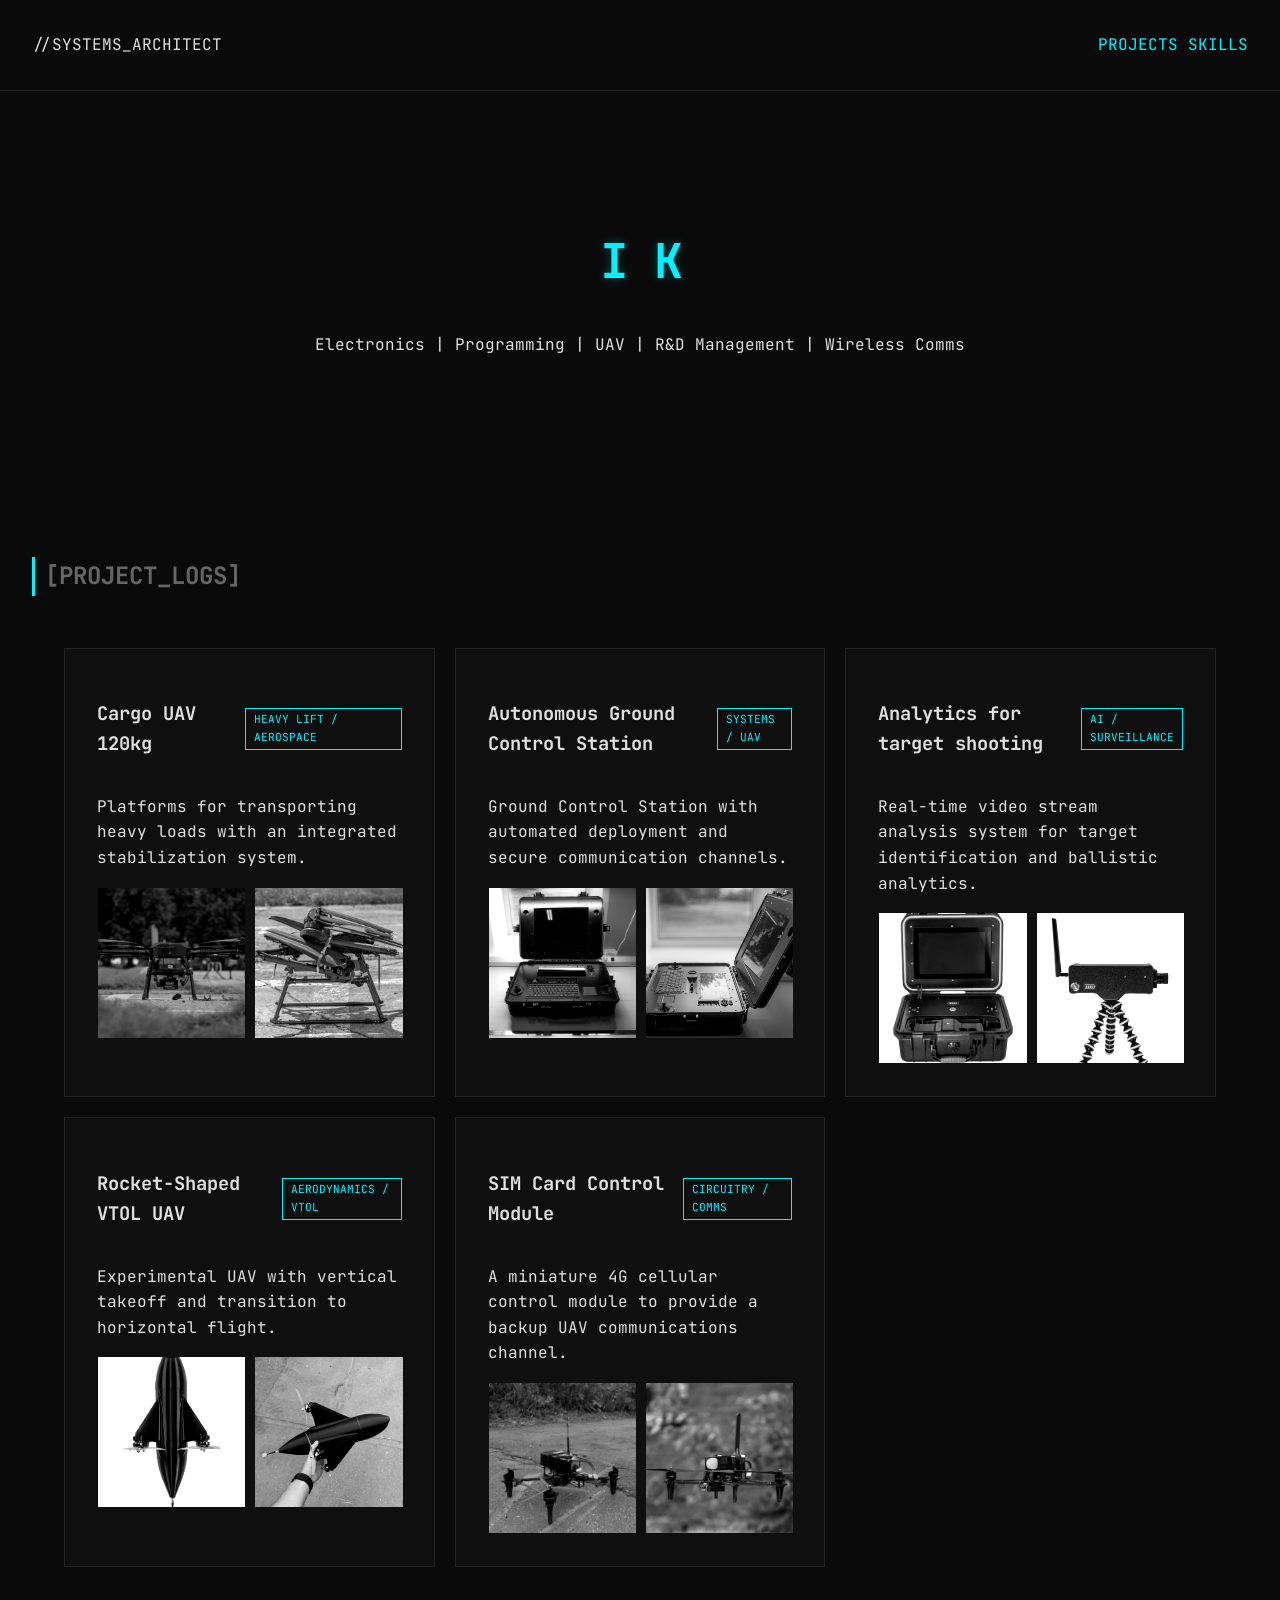
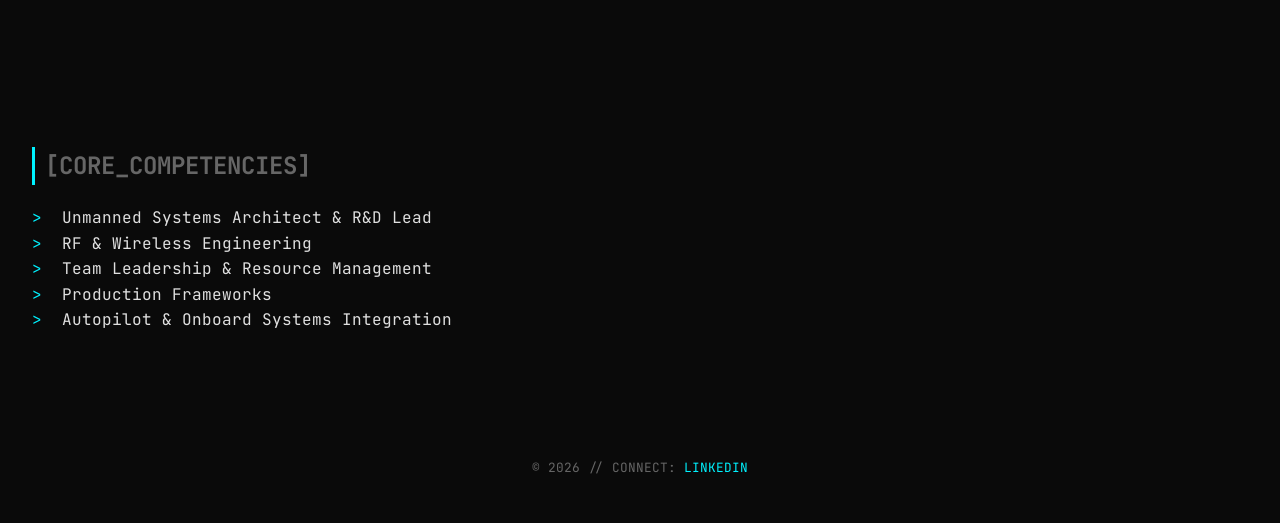
==== index.html @ ba676da0 "Update index.html" ====
<!DOCTYPE html>
<html lang="en">
<head>
    <meta charset="UTF-8">
    <meta name="viewport" content="width=device-width, initial-scale=1.0">
    <title>Systems Architect | Portfolio</title>
    <link rel="stylesheet" href="style.css">
    <link href="https://fonts.googleapis.com/css2?family=JetBrains+Mono:wght@300;500&display=swap" rel="stylesheet">
</head>
<body>
    <div class="scanline"></div>
    
    <nav>
        <div class="logo">//SYSTEMS_ARCHITECT</div>
        <div class="links">
            <a href="#projects">PROJECTS</a>
            <a href="#skills">SKILLS</a>
        </div>
    </nav>

    <header>
        <h1>I K </h1>
        <p class="subtitle">Electronics | Programming | UAV | R&D Management | Wireless Comms</p>
    </header>

    <section id="projects">
    <h2>[PROJECT_LOGS]</h2>
    <div class="grid">
        <div class="card">
            <div class="case-header">
                <h3>Cargo UAV 120kg</h3>
                <span class="tag">Heavy Lift / Aerospace</span>
            </div>
            <p>Platforms for transporting heavy loads with an integrated stabilization system.</p>
            <div class="image-pair">
                <img src="/images/cargo_uav_1.jpg" alt="Cargo UAV Build" class="project-img">
                <img src="/images/cargo_uav_2.jpg" alt="Cargo UAV Flight" class="project-img">
            </div>
        </div>

        <div class="card">
            <div class="case-header">
                <h3>Autonomous Ground Control Station</h3>
                <span class="tag">Systems / UAV</span>
            </div>
            <p>Ground Control Station with automated deployment and secure communication channels.</p>
            <div class="image-pair">
                <img src="/images/gcs_1.jpg" alt="GCS Interior" class="project-img">
                <img src="/images/gcs_2.jpg" alt="GCS Field Test" class="project-img">
            </div>
        </div>

        <div class="card">
            <div class="case-header">
                <h3>Analytics for target shooting</h3>
                <span class="tag">AI / Surveillance</span>
            </div>
            <p>Real-time video stream analysis system for target identification and ballistic analytics.</p>
            <div class="image-pair">
                <img src="/images/analytics_1.jpg" alt="Target Detection" class="project-img">
                <img src="/images/analytics_2.jpg" alt="UI Dashboard" class="project-img">
            </div>
        </div>

      <div class="card">
            <div class="case-header">
                <h3>Rocket-Shaped VTOL UAV</h3>
                <span class="tag"> Aerodynamics / VTOL </span>
            </div>
            <p>Experimental UAV with vertical takeoff and transition to horizontal flight.</p>
            <div class="image-pair">
                <img src="/images/rocket_1.jpg" alt="Target Detection" class="project-img">
                <img src="/images/rocket_2.jpg" alt="UI Dashboard" class="project-img">
            </div>
        </div>

        <div class="card">
            <div class="case-header">
                <h3>SIM Card Control Module</h3>
                <span class="tag">Circuitry / Comms</span>
            </div>
            <p>A miniature 4G cellular control module to provide a backup UAV communications channel.</p>
            <div class="image-pair">
                <img src="/images/sim_mod_1.jpg" alt="PCB Design" class="project-img">
                <img src="/images/sim_mod_2.jpg" alt="Module Prototype" class="project-img">
            </div>
        </div>
    </div>
</section>

    <section id="skills">
        <h2>[CORE_COMPETENCIES]</h2>
        <div class="skills-container">
            <ul>
                <li><span>></span> Unmanned Systems Architect & R&D Lead</li>
                <li><span>></span> RF & Wireless Engineering</li>
                <li><span>></span> Team Leadership & Resource Management</li>
                <li><span>></span> Production Frameworks</li>
                <li><span>></span> Autopilot & Onboard Systems Integration</li>
            </ul>
        </div>
    </section>

    <footer>
        <p>&copy; 2026 // CONNECT: <a href="https://www.linkedin.com/in/илья-к-5b47b038b/" target="_blank">LINKEDIN</a>
    </footer>
    <script>
    const textElement = document.querySelector('h1');
    const finalString = textElement.innerText;
    const characters = "ABCDEFGHIJKLMNOPQRSTUVWXYZ0123456789@#$%&*";
    let iterations = 0;

    const interval = setInterval(() => {
        textElement.innerText = finalString
            .split("")
            .map((letter, index) => {
                if(index < iterations) {
                    return finalString[index];
                }
                return characters[Math.floor(Math.random() * 26)];
            })
            .join("");

        if(iterations >= finalString.length) {
            clearInterval(interval);
        }

        iterations += 1 / 3; // Speed of "decryption"
    }, 30);
</script>
</body>
</html>
---- style.css ----
:root {
    --bg: #0a0a0a;
    --accent: #00f2ff;
    --text: #e0e0e0;
    --dim: #666;
}

body {
    background-color: var(--bg);
    color: var(--text);
    font-family: 'JetBrains Mono', monospace;
    margin: 0;
    line-height: 1.6;
    overflow-x: hidden;
}

/* Futuristic Scanline Effect */
.scanline {
    width: 100%;
    height: 100px;
    z-index: 9999;
    background: linear-gradient(0deg, rgba(0, 242, 255, 0.05) 0%, rgba(255, 255, 255, 0) 100%);
    opacity: 0.1;
    position: fixed;
    bottom: 100%;
    animation: scan 4s linear infinite;
    pointer-events: none;
}

@keyframes scan {
    0% { bottom: 100%; }
    100% { bottom: -100px; }
}

nav {
    display: flex;
    justify-content: space-between;
    padding: 2rem;
    border-bottom: 1px solid #222;
}

header {
    padding: 100px 2rem;
    text-align: center;
}

h1 {
    font-size: 3rem;
    letter-spacing: -2px;
    color: var(--accent);
    text-shadow: 0 0 10px rgba(0, 242, 255, 0.3);
}

.grid {
    display: grid;
    grid-template-columns: repeat(auto-fit, minmax(300px, 1fr));
    gap: 20px;
    padding: 2rem;
}

.card {
    border: 1px solid #222;
    padding: 2rem;
    transition: all 0.3s ease;
    background: rgba(255,255,255,0.02);
}

.card:hover {
    border-color: var(--accent);
    transform: translateY(-5px);
    box-shadow: 0 0 15px rgba(0, 242, 255, 0.1);
}

.tag {
    font-size: 0.7rem;
    color: var(--accent);
    border: 1px solid var(--accent);
    padding: 2px 8px;
    text-transform: uppercase;
}

section { padding: 4rem 2rem; }
h2 { color: var(--dim); border-left: 3px solid var(--accent); padding-left: 10px; }
ul { list-style: none; padding: 0; }
li span { color: var(--accent); margin-right: 10px; }
footer { text-align: center; padding: 2rem; font-size: 0.8rem; color: var(--dim); }
a { color: var(--accent); text-decoration: none; }

/* Контейнер для пары изображений */
.image-pair {
    display: grid;
    grid-template-columns: 1fr 1fr;
    gap: 10px;
    margin-top: 15px;
}

.project-img {
    width: 100%;
    height: 150px;
    object-fit: cover; /* Фото будут заполнять область без искажения */
    border: 1px solid #222;
    filter: grayscale(100%) contrast(1.2); /* Единый стиль: ч/б и контраст */
    transition: all 0.4s cubic-bezier(0.4, 0, 0.2, 1);
}

.card:hover .project-img {
    filter: grayscale(0%) contrast(1); /* При наведении на карточку фото оживают */
    border-color: var(--accent);
}

.case-header {
    display: flex;
    justify-content: space-between;
    align-items: center;
    margin-bottom: 10px;
}

/* Адаптивность для мобилок: если экран узкий, фото встают друг под друга */
@media (max-width: 600px) {
    .image-pair {
        grid-template-columns: 1fr;
    }
}
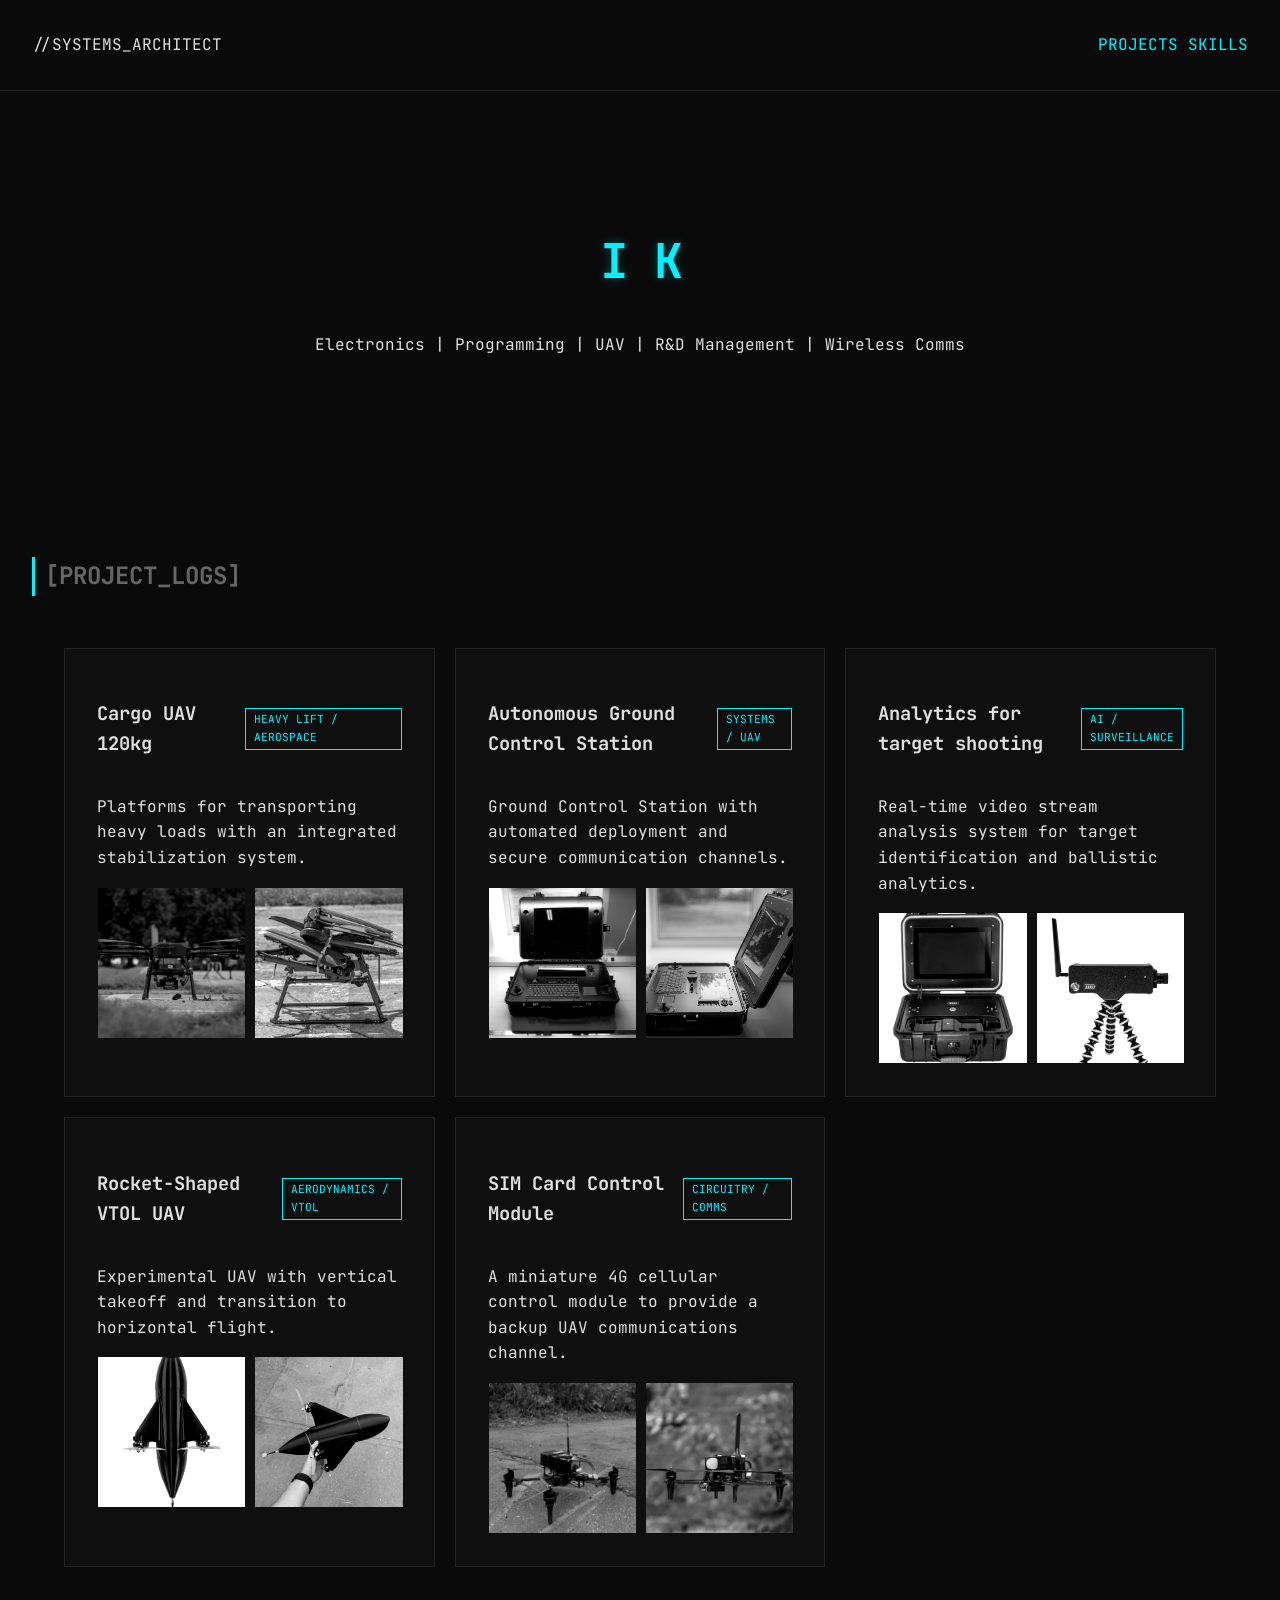
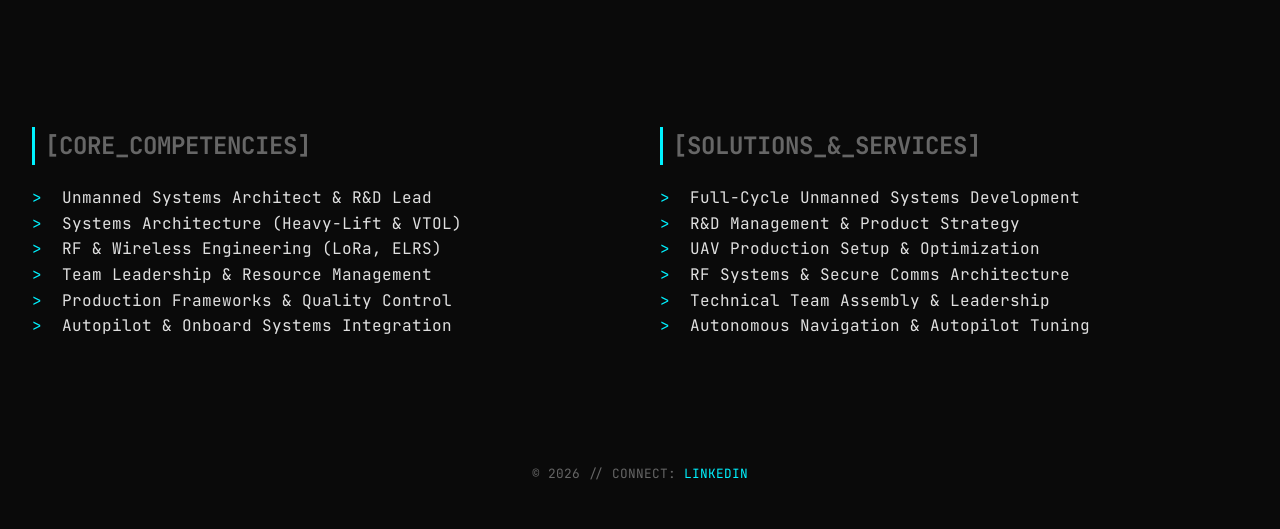
==== commit 2ff6247a: "test" ====
--- a/index.html
+++ b/index.html
@@ -89,17 +89,32 @@
 </section>
 
     <section id="skills">
-        <h2>[CORE_COMPETENCIES]</h2>
-        <div class="skills-container">
+    <div class="skills-services-grid">
+        <div class="skills-column">
+            <h2>[CORE_COMPETENCIES]</h2>
             <ul>
                 <li><span>></span> Unmanned Systems Architect & R&D Lead</li>
-                <li><span>></span> RF & Wireless Engineering</li>
+                <li><span>></span> Systems Architecture (Heavy-Lift & VTOL)</li>
+                <li><span>></span> RF & Wireless Engineering (LoRa, ELRS)</li>
                 <li><span>></span> Team Leadership & Resource Management</li>
-                <li><span>></span> Production Frameworks</li>
+                <li><span>></span> Production Frameworks & Quality Control</li>
                 <li><span>></span> Autopilot & Onboard Systems Integration</li>
             </ul>
         </div>
-    </section>
+
+        <div class="services-column">
+            <h2>[SOLUTIONS_&_SERVICES]</h2>
+            <ul>
+                <li><span>></span> Full-Cycle Unmanned Systems Development</li>
+                <li><span>></span> R&D Management & Product Strategy</li>
+                <li><span>></span> UAV Production Setup & Optimization</li>
+                <li><span>></span> RF Systems & Secure Comms Architecture</li>
+                <li><span>></span> Technical Team Assembly & Leadership</li>
+                <li><span>></span> Autonomous Navigation & Autopilot Tuning</li>
+            </ul>
+        </div>
+    </div>
+</section>
 
     <footer>
         <p>&copy; 2026 // CONNECT: <a href="https://www.linkedin.com/in/илья-к-5b47b038b/" target="_blank">LINKEDIN</a>
--- a/style.css
+++ b/style.css
@@ -120,4 +120,23 @@
     .image-pair {
         grid-template-columns: 1fr;
     }
+}
+/* Контейнер для размещения блоков в ряд */
+.skills-services-grid {
+    display: grid;
+    grid-template-columns: 1fr 1fr; /* Две равные колонки */
+    gap: 40px; /* Расстояние между колонками */
+    align-items: start;
+}
+
+/* Стили для заголовков внутри колонок */
+.skills-column h2, .services-column h2 {
+    margin-top: 0;
+}
+
+/* Адаптивность: на мобильных устройствах блоки снова встанут друг под друга */
+@media (max-width: 800px) {
+    .skills-services-grid {
+        grid-template-columns: 1fr;
+    }
 }
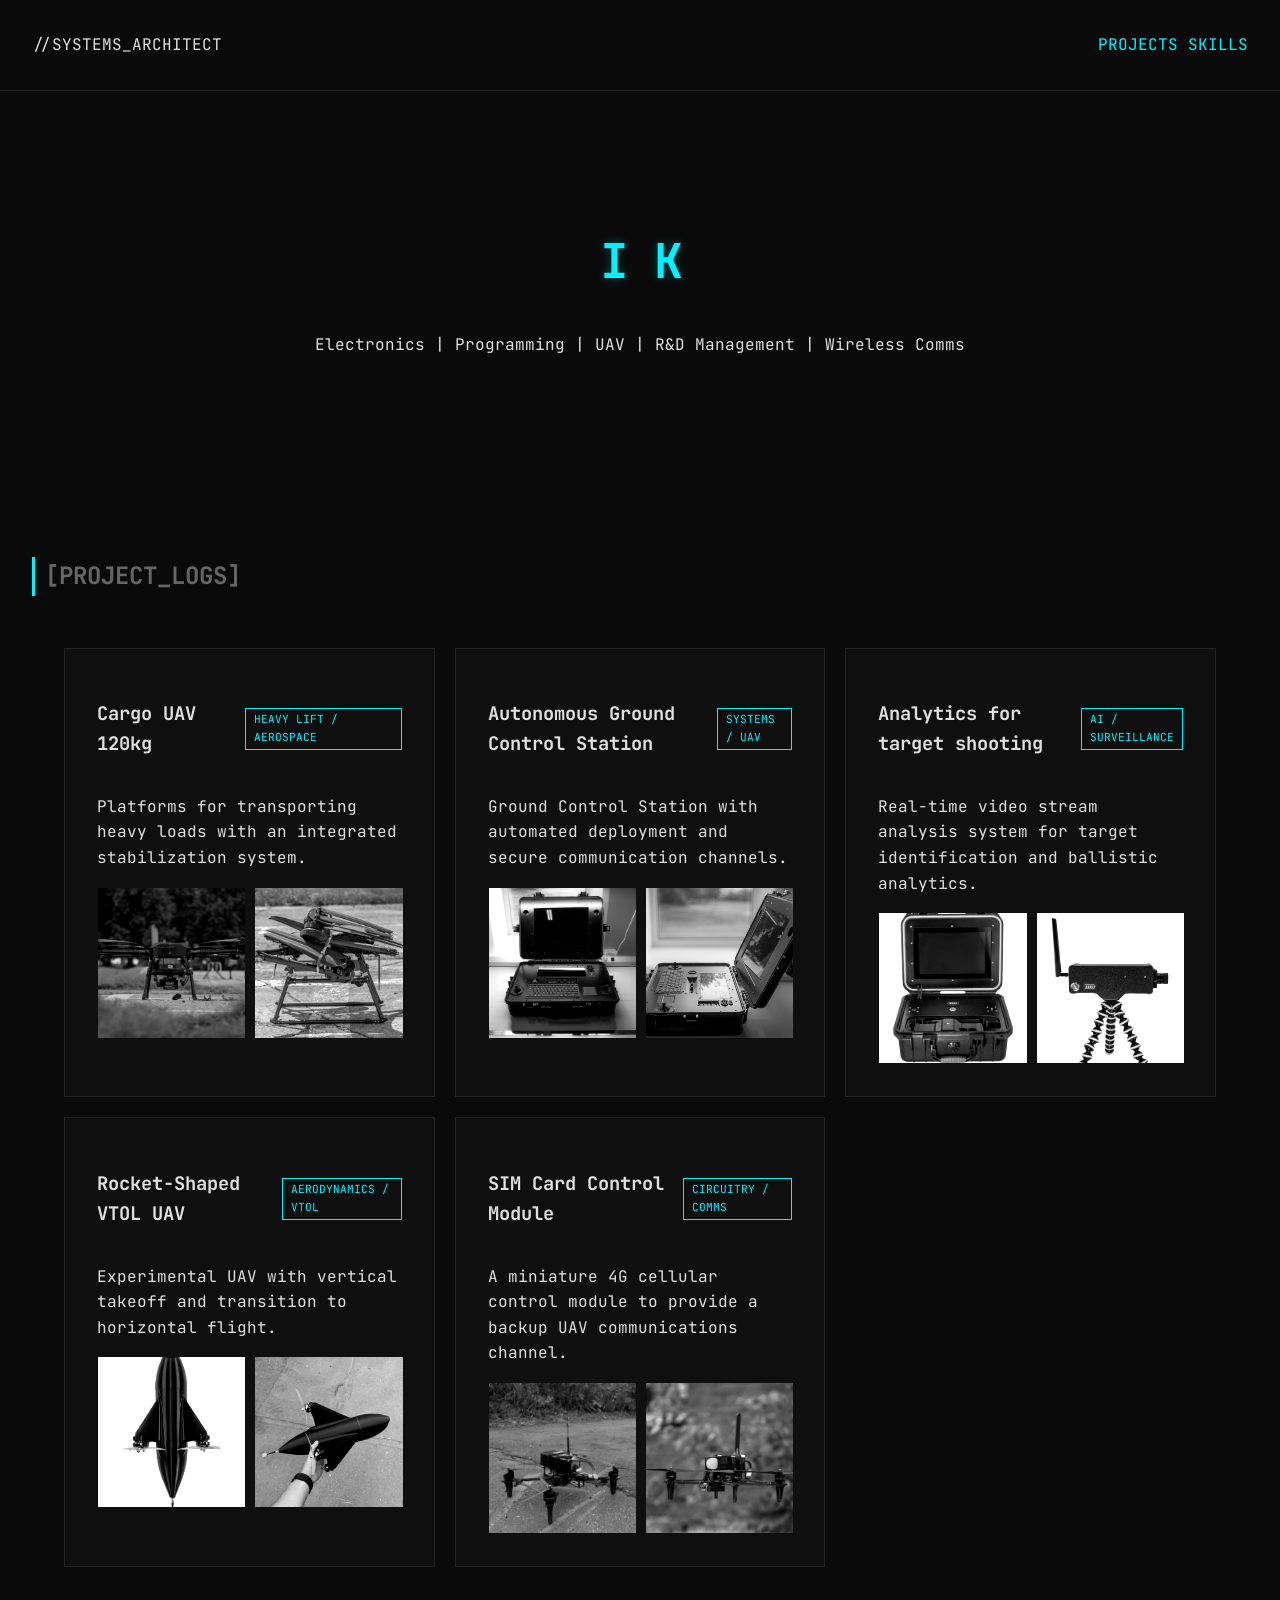
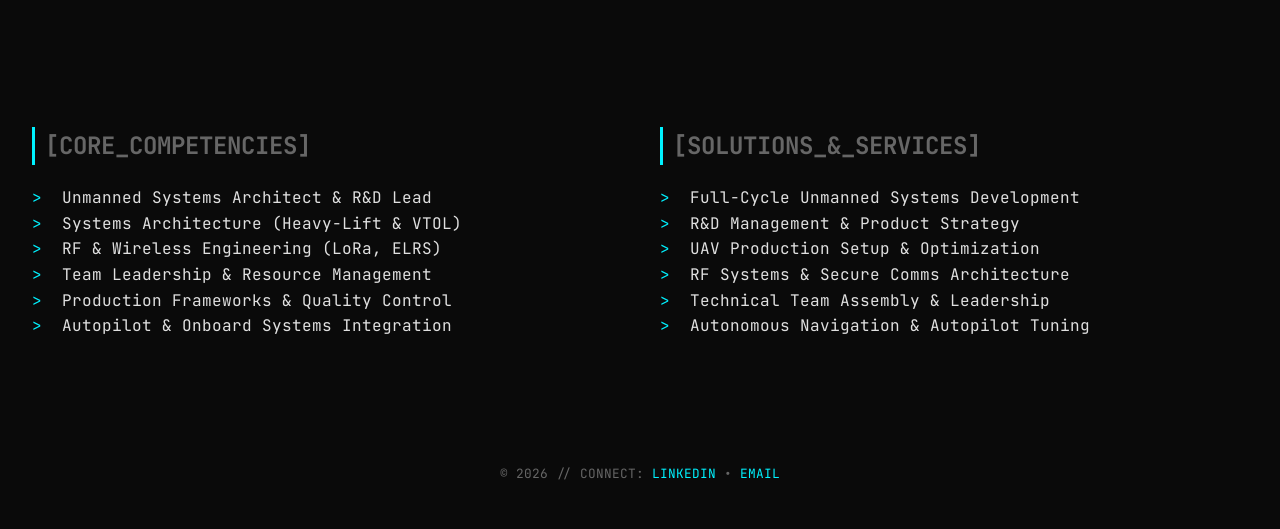
==== commit e446a846: "Update index.html" ====
--- a/index.html
+++ b/index.html
@@ -117,8 +117,12 @@
 </section>
 
     <footer>
-        <p>&copy; 2026 // CONNECT: <a href="https://www.linkedin.com/in/илья-к-5b47b038b/" target="_blank">LINKEDIN</a>
-    </footer>
+    <p>
+        &copy; 2026 // 
+        CONNECT: <a href="https://www.linkedin.com/in/илья-к-5b47b038b/" target="_blank">LINKEDIN</a> • 
+        <a href="mailto:your-email@example.com">EMAIL</a>
+    </p>
+</footer>
     <script>
     const textElement = document.querySelector('h1');
     const finalString = textElement.innerText;
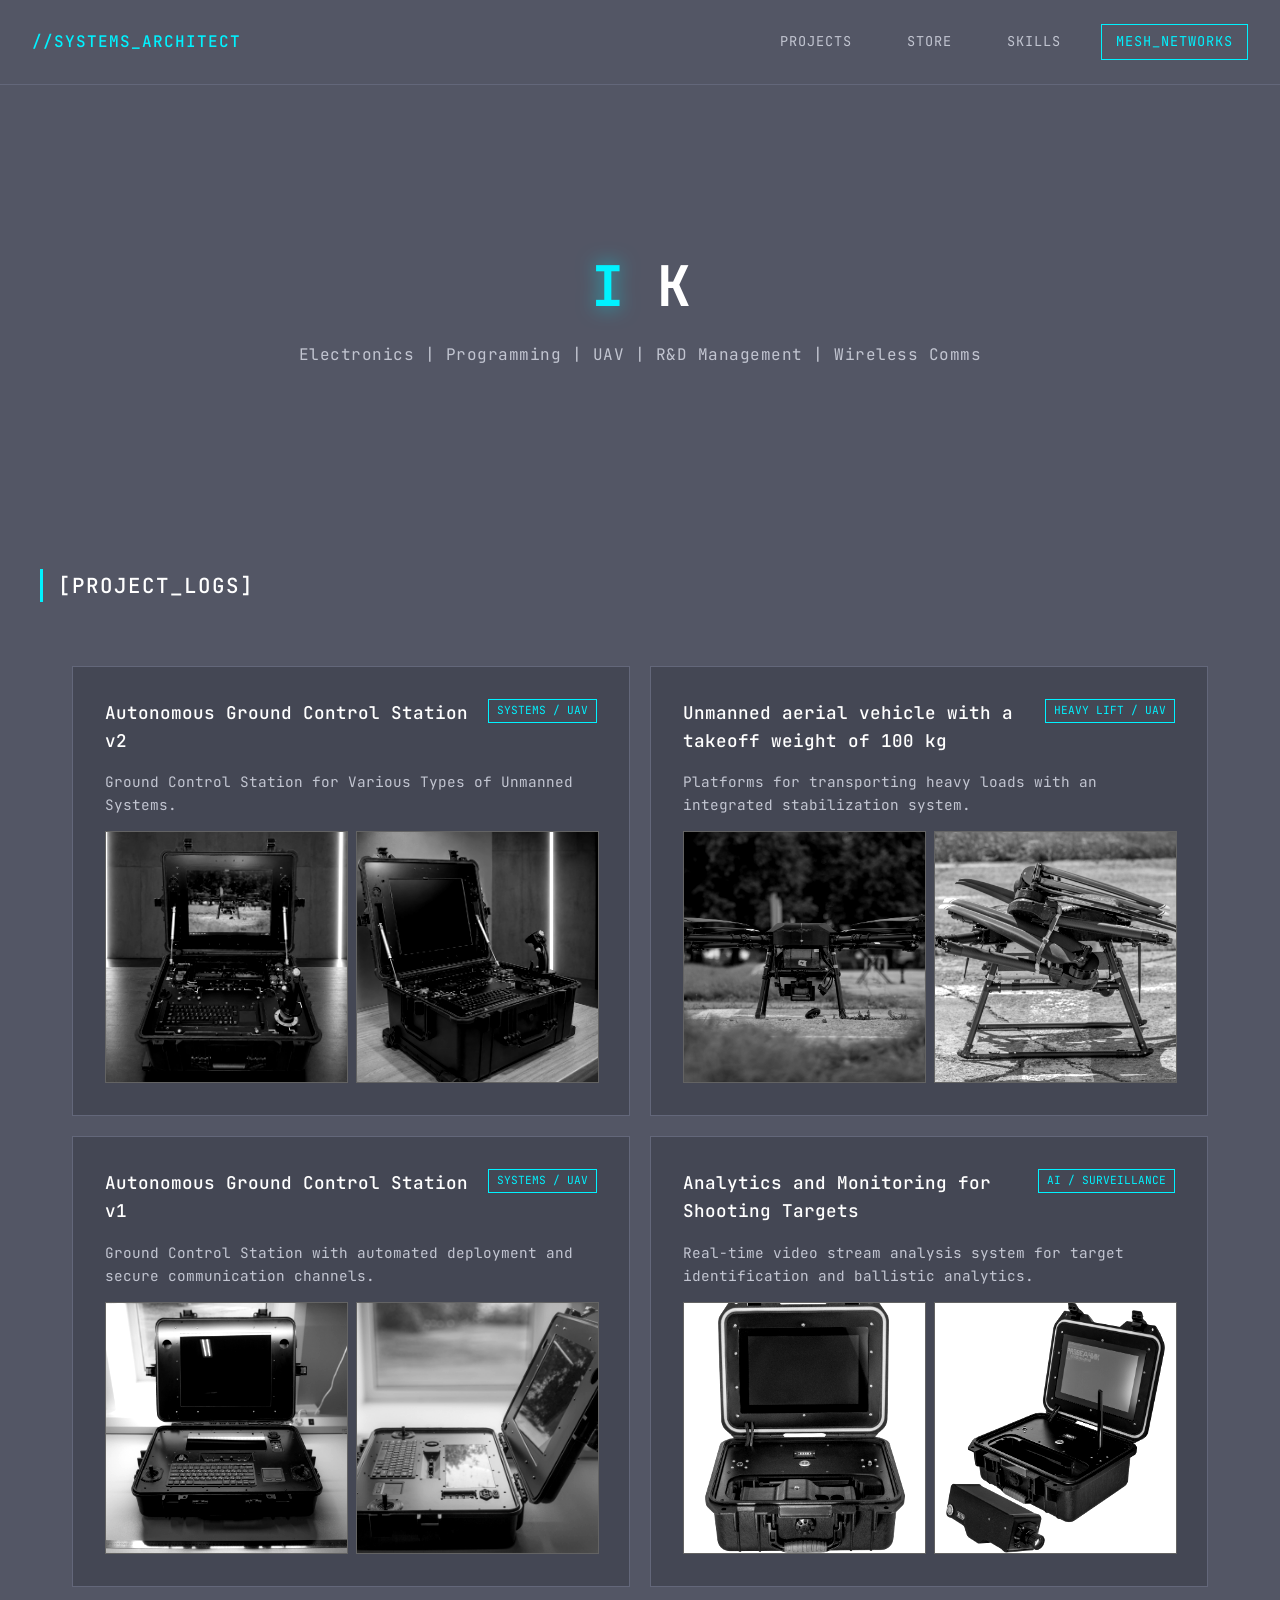
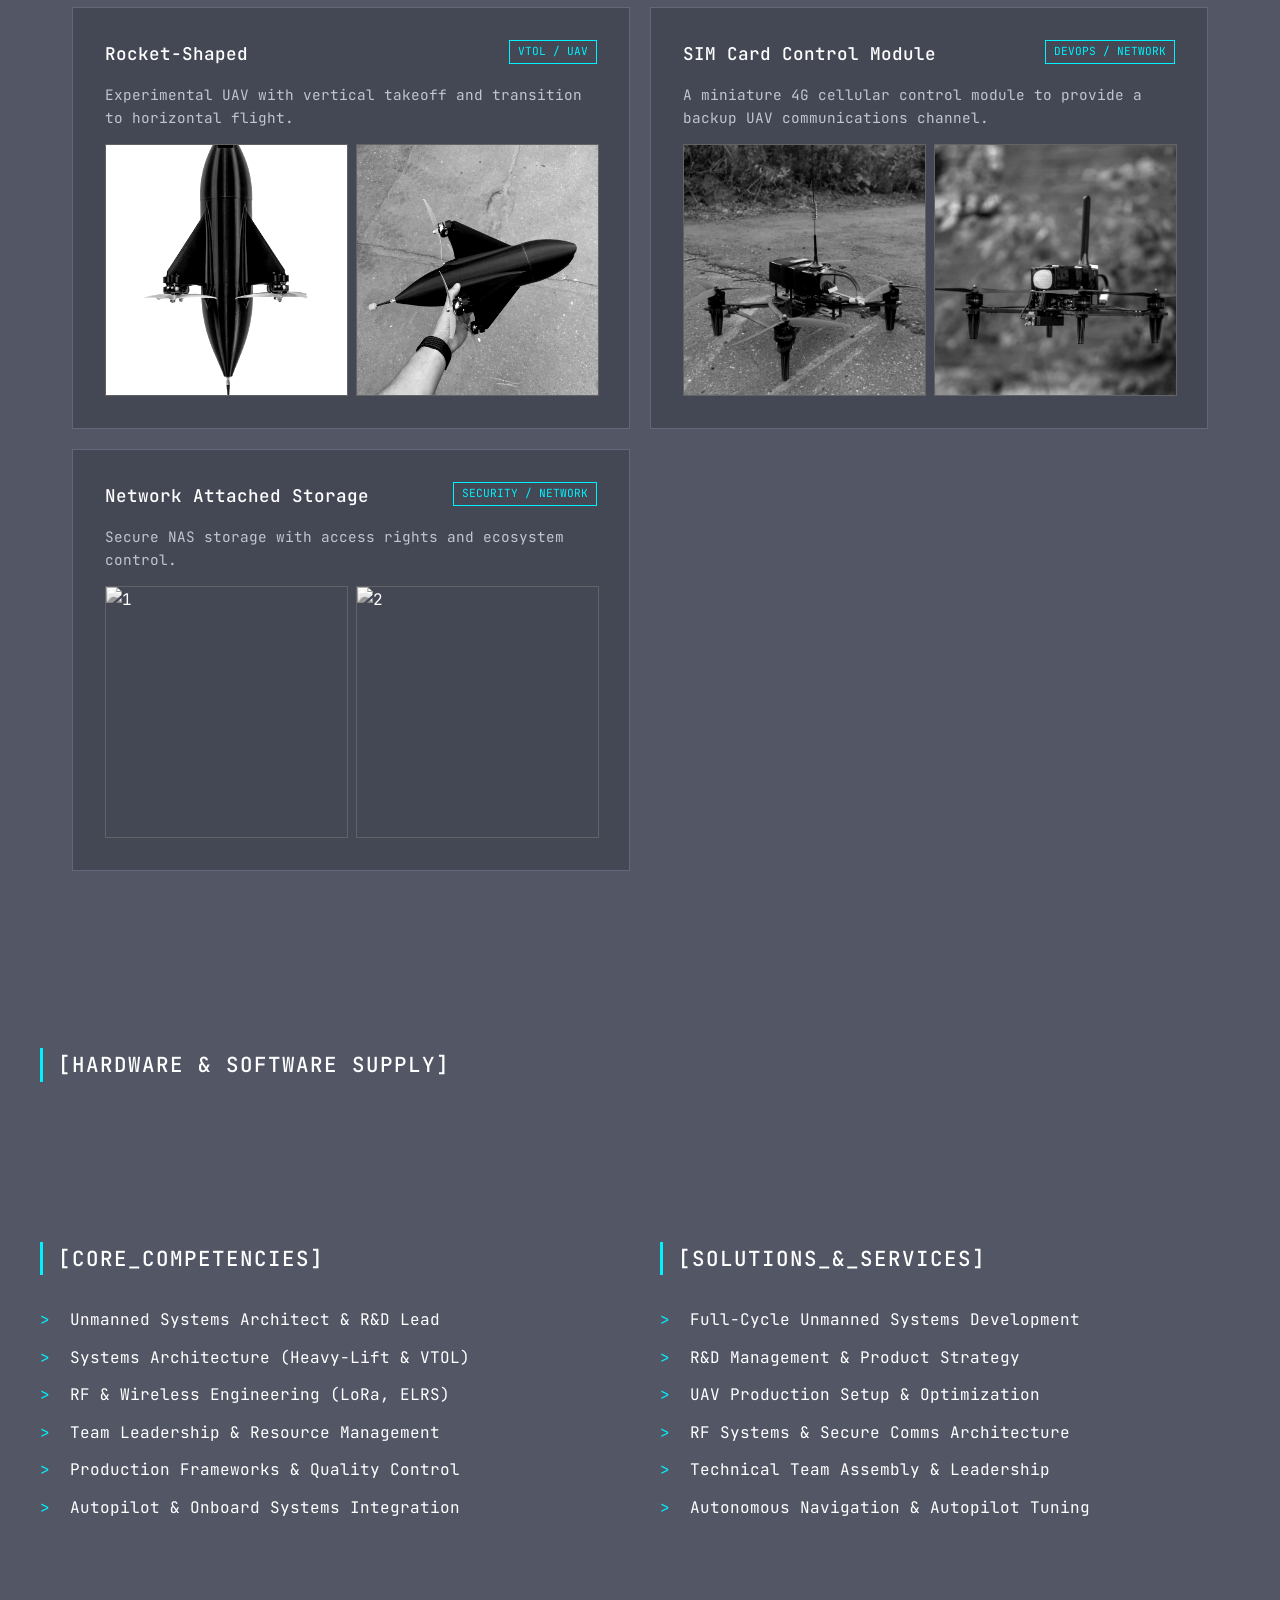
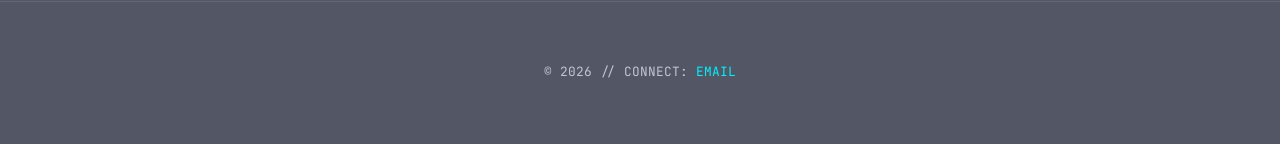
==== commit 08c93fee: "Initial commit" ====
--- a/index.html
+++ b/index.html
@@ -1,6 +1,14 @@
 <!DOCTYPE html>
-<html lang="en">
+<html lang="en" style="scroll-behavior: smooth;">
 <head>
+    <script async src="https://www.googletagmanager.com/gtag/js?id=G-SR9H1T2DDG"></script>
+    <script>
+      window.dataLayer = window.dataLayer || [];
+      function gtag(){dataLayer.push(arguments);}
+      gtag('js', new Date());
+
+      gtag('config', 'G-SR9H1T2DDG');
+    </script>
     <meta charset="UTF-8">
     <meta name="viewport" content="width=device-width, initial-scale=1.0">
     <title>Systems Architect | Portfolio</title>
@@ -9,143 +17,211 @@
 </head>
 <body>
     <div class="scanline"></div>
-    
     <nav>
         <div class="logo">//SYSTEMS_ARCHITECT</div>
         <div class="links">
             <a href="#projects">PROJECTS</a>
+            <a href="#store">STORE</a>
             <a href="#skills">SKILLS</a>
+            <a href="/mesh/" style="border-color: var(--accent); color: var(--accent);">MESH_NETWORKS</a>
         </div>
     </nav>
 
     <header>
-        <h1>I K </h1>
+        <h1 id="decrypt-title">I K</h1>
         <p class="subtitle">Electronics | Programming | UAV | R&D Management | Wireless Comms</p>
     </header>
 
     <section id="projects">
-    <h2>[PROJECT_LOGS]</h2>
-    <div class="grid">
-        <div class="card">
-            <div class="case-header">
-                <h3>Cargo UAV 120kg</h3>
-                <span class="tag">Heavy Lift / Aerospace</span>
+        <h2>[PROJECT_LOGS]</h2>
+        <div class="grid">
+
+            <a href="autonomous-gcs-v2/index.html" class="card-link">
+                <div class="card">
+                    <div class="case-header">
+                        <h3>Autonomous Ground Control Station v2</h3>
+                        <span class="tag">SYSTEMS / UAV </span>
+                    </div>
+                    <p>Ground Control Station for Various Types of Unmanned Systems.</p>
+                    <div class="image-pair">
+                        <img src="/images/gcs_v2_1.jpg" alt="1" class="project-img">
+                        <img src="/images/gcs_v2_2.jpg" alt="2" class="project-img"> 
+                    </div>
+                </div>
+            </a>
+
+                <a href="cargo-uav-100kg/index.html" class="card-link">
+                <div class="card">
+                    <div class="case-header">
+                        <h3>Unmanned aerial vehicle with a takeoff weight of 100 kg</h3>
+                        <span class="tag">Heavy Lift / UAV </span>
+                    </div>
+                    <p>Platforms for transporting heavy loads with an integrated stabilization system.</p>
+                    <div class="image-pair">
+                        <img src="/images/cargo_uav_1.jpg" alt="1" class="project-img">
+                        <img src="/images/cargo_uav_2.jpg" alt="2" class="project-img">
+                    </div>
+                </div>
+             </a>
+             
+                <a href="autonomous-gcs-v1/index.html" class="card-link" >
+                <div class="card">
+                    <div class="case-header">
+                        <h3>Autonomous Ground Control Station v1</h3>
+                        <span class="tag">Systems / UAV</span>
+                    </div>
+                    <p>Ground Control Station with automated deployment and secure communication channels.</p>
+                    <div class="image-pair">
+                        <img src="/images/gcs_1.jpg" alt="1" class="project-img">
+                        <img src="/images/gcs_2.jpg" alt="2" class="project-img">
+                    </div>
+                </div>
+             </a>
+
+                <a href="analytics-for-target-shooting/index.html" class="card-link">
+                <div class="card">
+                    <div class="case-header">
+                        <h3>Analytics and Monitoring for Shooting Targets</h3>
+                        <span class="tag">AI / Surveillance</span>
+                    </div>
+                    <p>Real-time video stream analysis system for target identification and ballistic analytics.</p>
+                    <div class="image-pair">
+                        <img src="/images/analytics_1.jpg" alt="1" class="project-img">
+                        <img src="/images/analytics_2.jpg" alt="2" class="project-img"> 
+                    </div>
+                </div>
+             </a>
+
+                <a href="rocket-shaped-vtol-uav/index.html" class="card-link">
+                <div class="card">
+                    <div class="case-header">
+                        <h3>Rocket-Shaped </h3>
+                        <span class="tag">VTOL /  UAV</span>
+                    </div>
+                    <p>Experimental UAV with vertical takeoff and transition to horizontal flight.</p>
+                    <div class="image-pair">
+                        <img src="/images/rocket_1.jpg" alt="1" class="project-img">
+                        <img src="/images/rocket_2.jpg" alt="2" class="project-img">
+                    </div>
+                </div>
+             </a>
+
+                <a href="sim-card-control-module/index.html" class="card-link">
+                <div class="card">
+                    <div class="case-header">
+                        <h3>SIM Card Control Module</h3>
+                        <span class="tag">DEVOPS  / NETWORK</span>
+                    </div>
+                    <p>A miniature 4G cellular control module to provide a backup UAV communications channel.</p>
+                    <div class="image-pair">
+                        <img src="/images/sim_mod_1.jpg" alt="1" class="project-img">
+                        <img src="/images/sim_mod_2.jpg" alt="2" class="project-img">
+                    </div>
+                </div>
+             </a>
+
+                <a href="network-attached-storage/index.html" class="card-link">
+                <div class="card">
+                    <div class="case-header">
+                        <h3>Network Attached Storage</h3>
+                        <span class="tag">SECURITY / NETWORK</span>
+                    </div>
+                    <p>Secure NAS storage with access rights and ecosystem control.</p>
+                    <div class="image-pair">
+                        <img src="/images/Nas2.jpg" alt="1" class="project-img">
+                        <img src="/images/Nas1.jpg" alt="2" class="project-img">
+                    </div>
+                </div>
+             </a>
+        </div>
+    </section>
+
+    <section id="store">
+        <h2>[HARDWARE & SOFTWARE SUPPLY]</h2>
+        <!--<div class="grid">
+            <div class="card product-card">
+                <div>
+                    <div class="case-header">
+                        <h3>LTE-based Telemetry & Video Transmission Module</h3>
+                        <span class="tag">Hardware</span>
+                    </div>
+                    <p>A ready-to-use 4G telemetry & video module for ArduPilot & PX4. A server is included. Works worldwide.</p>
+                    <div class="image-pair">
+                        <img src="/images/sim_mod_3.jpg" alt="1" class="project-img">
+                        <img src="/images/sim_mod_4.jpg" alt="2" class="project-img">
+                    </div>
+                </div>
+                <div class="product-footer">
+                    <span class="price">$481.00</span>
+                    <a href="mailto:7359828@gmail.com?subject=Order: LTE-based Telemetry & Video Transmission Module" class="buy-btn">ORDER_VIA_EMAIL</a>
+                </div>
             </div>
-            <p>Platforms for transporting heavy loads with an integrated stabilization system.</p>
-            <div class="image-pair">
-                <img src="/images/cargo_uav_1.jpg" alt="Cargo UAV Build" class="project-img">
-                <img src="/images/cargo_uav_2.jpg" alt="Cargo UAV Flight" class="project-img">
+
+            <!-- next position for store -->
+        </div> 
+    </section>
+
+    <section id="skills">
+        <div class="skills-services-grid">
+            <div class="skills-column">
+                <h2>[CORE_COMPETENCIES]</h2>
+                <ul>
+                    <li><span>&gt;</span> Unmanned Systems Architect & R&D Lead</li>
+                    <li><span>&gt;</span> Systems Architecture (Heavy-Lift & VTOL)</li>
+                    <li><span>&gt;</span> RF & Wireless Engineering (LoRa, ELRS)</li>
+                    <li><span>&gt;</span> Team Leadership & Resource Management</li>
+                    <li><span>&gt;</span> Production Frameworks & Quality Control</li>
+                    <li><span>&gt;</span> Autopilot & Onboard Systems Integration</li>
+                </ul>
+            </div>
+
+            <div class="services-column">
+                <h2>[SOLUTIONS_&_SERVICES]</h2>
+                <ul>
+                    <li><span>&gt;</span> Full-Cycle Unmanned Systems Development</li>
+                    <li><span>&gt;</span> R&D Management & Product Strategy</li>
+                    <li><span>&gt;</span> UAV Production Setup & Optimization</li>
+                    <li><span>&gt;</span> RF Systems & Secure Comms Architecture</li>
+                    <li><span>&gt;</span> Technical Team Assembly & Leadership</li>
+                    <li><span>&gt;</span> Autonomous Navigation & Autopilot Tuning</li>
+                </ul>
             </div>
         </div>
-
-        <div class="card">
-            <div class="case-header">
-                <h3>Autonomous Ground Control Station</h3>
-                <span class="tag">Systems / UAV</span>
-            </div>
-            <p>Ground Control Station with automated deployment and secure communication channels.</p>
-            <div class="image-pair">
-                <img src="/images/gcs_1.jpg" alt="GCS Interior" class="project-img">
-                <img src="/images/gcs_2.jpg" alt="GCS Field Test" class="project-img">
-            </div>
-        </div>
-
-        <div class="card">
-            <div class="case-header">
-                <h3>Analytics for target shooting</h3>
-                <span class="tag">AI / Surveillance</span>
-            </div>
-            <p>Real-time video stream analysis system for target identification and ballistic analytics.</p>
-            <div class="image-pair">
-                <img src="/images/analytics_1.jpg" alt="Target Detection" class="project-img">
-                <img src="/images/analytics_2.jpg" alt="UI Dashboard" class="project-img">
-            </div>
-        </div>
-
-      <div class="card">
-            <div class="case-header">
-                <h3>Rocket-Shaped VTOL UAV</h3>
-                <span class="tag"> Aerodynamics / VTOL </span>
-            </div>
-            <p>Experimental UAV with vertical takeoff and transition to horizontal flight.</p>
-            <div class="image-pair">
-                <img src="/images/rocket_1.jpg" alt="Target Detection" class="project-img">
-                <img src="/images/rocket_2.jpg" alt="UI Dashboard" class="project-img">
-            </div>
-        </div>
-
-        <div class="card">
-            <div class="case-header">
-                <h3>SIM Card Control Module</h3>
-                <span class="tag">Circuitry / Comms</span>
-            </div>
-            <p>A miniature 4G cellular control module to provide a backup UAV communications channel.</p>
-            <div class="image-pair">
-                <img src="/images/sim_mod_1.jpg" alt="PCB Design" class="project-img">
-                <img src="/images/sim_mod_2.jpg" alt="Module Prototype" class="project-img">
-            </div>
-        </div>
-    </div>
-</section>
-
-    <section id="skills">
-    <div class="skills-services-grid">
-        <div class="skills-column">
-            <h2>[CORE_COMPETENCIES]</h2>
-            <ul>
-                <li><span>></span> Unmanned Systems Architect & R&D Lead</li>
-                <li><span>></span> Systems Architecture (Heavy-Lift & VTOL)</li>
-                <li><span>></span> RF & Wireless Engineering (LoRa, ELRS)</li>
-                <li><span>></span> Team Leadership & Resource Management</li>
-                <li><span>></span> Production Frameworks & Quality Control</li>
-                <li><span>></span> Autopilot & Onboard Systems Integration</li>
-            </ul>
-        </div>
-
-        <div class="services-column">
-            <h2>[SOLUTIONS_&_SERVICES]</h2>
-            <ul>
-                <li><span>></span> Full-Cycle Unmanned Systems Development</li>
-                <li><span>></span> R&D Management & Product Strategy</li>
-                <li><span>></span> UAV Production Setup & Optimization</li>
-                <li><span>></span> RF Systems & Secure Comms Architecture</li>
-                <li><span>></span> Technical Team Assembly & Leadership</li>
-                <li><span>></span> Autonomous Navigation & Autopilot Tuning</li>
-            </ul>
-        </div>
-    </div>
-</section>
+    </section>
 
     <footer>
-    <p>
-        &copy; 2026 // 
-        CONNECT: <a href="https://www.linkedin.com/in/илья-к-5b47b038b/" target="_blank">LINKEDIN</a> • 
-        <a href="mailto:your-email@example.com">EMAIL</a>
-    </p>
-</footer>
+        <p>
+            &copy; 2026 // CONNECT: 
+            <a href="mailto:7359828@gmail.com" class="email-link">
+                <span class="email-text">7359828@gmail.com</span>
+                EMAIL
+            </a>
+        </p>
+    </footer>
+
     <script>
-    const textElement = document.querySelector('h1');
-    const finalString = textElement.innerText;
-    const characters = "ABCDEFGHIJKLMNOPQRSTUVWXYZ0123456789@#$%&*";
-    let iterations = 0;
-
-    const interval = setInterval(() => {
-        textElement.innerText = finalString
-            .split("")
-            .map((letter, index) => {
-                if(index < iterations) {
-                    return finalString[index];
-                }
-                return characters[Math.floor(Math.random() * 26)];
-            })
-            .join("");
-
-        if(iterations >= finalString.length) {
-            clearInterval(interval);
-        }
-
-        iterations += 1 / 3; // Speed of "decryption"
-    }, 30);
-</script>
+        const textElement = document.getElementById('decrypt-title');
+        const finalString = textElement.innerText;
+        const characters = "ABCDEFGHIJKLMNOPQRSTUVWXYZ0123456789@#$%&*()_+=";
+        let iterations = 0;
+
+        const interval = setInterval(() => {
+            textElement.innerText = finalString
+                .split("")
+                .map((letter, index) => {
+                    if(index < iterations) {
+                        return finalString[index];
+                    }
+                    return characters[Math.floor(Math.random() * characters.length)];
+                })
+                .join("");
+
+            if(iterations >= finalString.length) {
+                clearInterval(interval);
+            }
+
+            iterations += 1 / 3; 
+        }, 30);
+    </script>
 </body>
 </html>
--- a/style.css
+++ b/style.css
@@ -1,8 +1,10 @@
 :root {
-    --bg: #0a0a0a;
-    --accent: #00f2ff;
-    --text: #e0e0e0;
-    --dim: #666;
+    --bg: #535665;       /* Тот самый идеальный аспидно-серый стальной фон */
+    --card-bg: #444754;  /* Более глубокий оттенок для объема карточек */
+    --accent: #00f2ff;   /* Фирменный неоновый циан */
+    --text: #ffffff;     /* Чистый контрастный белый для идеального чтения */
+    --dim: #c2c5d1;      /* Мягкий светлый металл для второстепенного текста */
+    --border-color: #63677a; /* Технологичные швы, аккуратно разделяющие блоки */
 }
 
 body {
@@ -35,40 +37,106 @@
 nav {
     display: flex;
     justify-content: space-between;
-    padding: 2rem;
-    border-bottom: 1px solid #222;
+    align-items: center;
+    padding: 1.5rem 2rem;
+    border-bottom: 1px solid var(--border-color);
+}
+
+nav .logo {
+    font-weight: 500;
+    letter-spacing: 1px;
+    color: var(--accent);
+}
+
+nav .links {
+    display: flex;
+    gap: 25px; 
+    align-items: center;
+}
+
+nav .links a {
+    font-size: 0.85rem;
+    letter-spacing: 1px;
+    padding: 6px 14px;
+    border: 1px solid transparent;
+    transition: all 0.3s ease;
+    color: var(--dim);
+}
+
+nav .links a:hover {
+    color: var(--accent);
+    border-color: var(--accent);
+    box-shadow: 0 0 10px rgba(0, 242, 255, 0.2);
 }
 
 header {
-    padding: 100px 2rem;
+    padding: 120px 2rem;
     text-align: center;
 }
 
 h1 {
-    font-size: 3rem;
-    letter-spacing: -2px;
-    color: var(--accent);
-    text-shadow: 0 0 10px rgba(0, 242, 255, 0.3);
+    font-size: 3.5rem;
+    letter-spacing: -1px;
+    color: var(--text);
+    margin-bottom: 10px;
+}
+
+h1::first-letter {
+    color: var(--accent);
+    text-shadow: 0 0 20px rgba(0, 242, 255, 0.6);
+}
+
+.subtitle {
+    color: var(--dim);
+    font-size: 1rem;
+    max-width: 750px; /*600 было*/ 
+    margin: 0 auto;
+    letter-spacing: 0.5px;
+    white-space: normal; /*nowrap*/ 
+}
+
+h2 { 
+    color: var(--text);
+    font-size: 1.3rem;
+    font-weight: 500;
+    letter-spacing: 2px;
+    border-left: 3px solid var(--accent); 
+    padding-left: 15px; 
+    margin-bottom: 2rem;
+}
+
+h3 {
+    font-size: 1.1rem;
+    font-weight: 500;
+    margin: 0;
+    color: var(--text);
 }
 
 .grid {
     display: grid;
-    grid-template-columns: repeat(auto-fit, minmax(300px, 1fr));
+    grid-template-columns: repeat(auto-fill, minmax(min(450px, 100%), 1fr)); /*было 300px auto-fit */ 
     gap: 20px;
     padding: 2rem;
 }
 
 .card {
-    border: 1px solid #222;
+    border: 1px solid var(--border-color);
     padding: 2rem;
     transition: all 0.3s ease;
-    background: rgba(255,255,255,0.02);
+    background: var(--card-bg);
 }
 
 .card:hover {
     border-color: var(--accent);
     transform: translateY(-5px);
     box-shadow: 0 0 15px rgba(0, 242, 255, 0.1);
+} 
+
+.product-card {
+    display: flex;
+    flex-direction: column;
+    justify-content: space-between;
+    min-height: 480px; 
 }
 
 .tag {
@@ -77,13 +145,18 @@
     border: 1px solid var(--accent);
     padding: 2px 8px;
     text-transform: uppercase;
-}
-
-section { padding: 4rem 2rem; }
-h2 { color: var(--dim); border-left: 3px solid var(--accent); padding-left: 10px; }
+    white-space: nowrap;
+}
+
+section { 
+    padding: 4rem 2rem; 
+    max-width: 1200px;
+    margin: 0 auto;
+}
+
 ul { list-style: none; padding: 0; }
+li { margin-bottom: 12px; color: var(--text); }
 li span { color: var(--accent); margin-right: 10px; }
-footer { text-align: center; padding: 2rem; font-size: 0.8rem; color: var(--dim); }
 a { color: var(--accent); text-decoration: none; }
 
 /* Контейнер для пары изображений */
@@ -96,47 +169,193 @@
 
 .project-img {
     width: 100%;
-    height: 150px;
-    object-fit: cover; /* Фото будут заполнять область без искажения */
-    border: 1px solid #222;
-    filter: grayscale(100%) contrast(1.2); /* Единый стиль: ч/б и контраст */
+    height: 250px; /* было 150зч*/ 
+    object-fit: cover; 
+    border: 1px solid var(--border-color);
+    filter: grayscale(100%) contrast(1.2); 
     transition: all 0.4s cubic-bezier(0.4, 0, 0.2, 1);
 }
 
 .card:hover .project-img {
-    filter: grayscale(0%) contrast(1); /* При наведении на карточку фото оживают */
+    filter: grayscale(0%) contrast(1); 
     border-color: var(--accent);
-}
+} 
 
 .case-header {
+    display: flex;
+    justify-content: space-between;
+    align-items: flex-start;
+    gap: 10px;
+    margin-bottom: 15px;
+}
+
+.card p {
+    color: var(--dim);
+    font-size: 0.9rem;
+    margin-top: 0;
+}
+
+/* Сетка для компетенций */
+.skills-services-grid {
+    display: grid;
+    grid-template-columns: 1fr 1fr; 
+    gap: 40px; 
+    align-items: start;
+}
+
+.skills-column h2, .services-column h2 {
+    margin-top: 0;
+}
+
+/* Элементы магазина */
+.product-footer {
     display: flex;
     justify-content: space-between;
     align-items: center;
-    margin-bottom: 10px;
-}
-
-/* Адаптивность для мобилок: если экран узкий, фото встают друг под друга */
-@media (max-width: 600px) {
-    .image-pair {
-        grid-template-columns: 1fr;
-    }
-}
-/* Контейнер для размещения блоков в ряд */
-.skills-services-grid {
-    display: grid;
-    grid-template-columns: 1fr 1fr; /* Две равные колонки */
-    gap: 40px; /* Расстояние между колонками */
-    align-items: start;
-}
-
-/* Стили для заголовков внутри колонок */
-.skills-column h2, .services-column h2 {
-    margin-top: 0;
-}
-
-/* Адаптивность: на мобильных устройствах блоки снова встанут друг под друга */
+    margin-top: 20px;
+    padding-top: 15px;
+    border-top: 1px dashed var(--border-color);
+}
+
+.price {
+    font-size: 1.2rem;
+    font-weight: 500;
+    color: #fff;
+}
+
+.buy-btn {
+    font-size: 0.8rem;
+    color: var(--bg) !important;
+    background-color: var(--accent);
+    padding: 8px 16px;
+    font-weight: 500;
+    letter-spacing: 1px;
+    transition: all 0.3s ease;
+    border: 1px solid var(--accent);
+}
+
+.buy-btn:hover {
+    background-color: transparent;
+    color: var(--accent) !important;
+    box-shadow: 0 0 10px rgba(0, 242, 255, 0.4);
+}
+
+footer { 
+    text-align: center; 
+    padding: 3rem 2rem; 
+    font-size: 0.8rem; 
+    color: var(--dim); 
+    border-top: 1px solid var(--border-color);
+}
+
+.email-link {
+    text-decoration: none;
+    display: inline-flex;
+    flex-direction: row-reverse; 
+    align-items: center;
+    overflow: hidden;
+    vertical-align: bottom;
+}
+
+.email-text {
+    max-width: 0;
+    opacity: 0;
+    white-space: nowrap;
+    transition: all 0.5s ease;
+    margin-right: 0;
+    color: var(--dim); 
+    font-size: 0.8rem;
+}
+
+.email-link:hover .email-text {
+    max-width: 300px; 
+    opacity: 1;
+    margin-right: 10px; 
+}
+
+/* Медиа-запросы (Адаптивность) */
 @media (max-width: 800px) {
     .skills-services-grid {
         grid-template-columns: 1fr;
     }
-}+}
+
+@media (max-width: 600px) {
+    header {
+        padding: 80px 1rem;
+    }
+    
+    h1 {
+        font-size: 2.5rem;
+    }
+
+    .image-pair {
+        grid-template-columns: 1fr;
+    }
+
+    .email-text {
+        max-width: 300px;
+        opacity: 1;
+        margin-right: 0;
+        margin-bottom: 5px; 
+        font-size: 0.75rem;
+    }
+
+    .email-link {
+        flex-direction: column-reverse; 
+        align-items: center;
+        display: flex;
+    }
+    
+    footer p {
+        display: flex;
+        flex-direction: column;
+        gap: 15px; 
+    }
+
+    nav {
+        flex-direction: column; 
+        gap: 15px;
+        padding: 1.5rem 1rem;
+        text-align: center;
+    }
+
+    nav .links {
+        justify-content: center;
+        gap: 12px; 
+        width: 100%;
+    }
+
+    nav .links a {
+        font-size: 0.75rem; 
+        border-color: var(--border-color); 
+        padding: 5px 10px;
+    }
+
+    /* НАШИ НОВЫЕ СТИЛИ: */
+    .grid {
+        padding: 1rem 0; /* Убираем боковые отступы сетки, освобождая место */
+    }
+    
+    .card {
+        padding: 1.25rem; /* Оптимальный отступ внутри карточки для мобильных */
+    }
+} /* Конец медиа-запроса. Больше никаких лишних скобок ниже быть не должно! */
+/* Фикс адаптивности для карточек-ссылок */
+.card-link {
+    text-decoration: none;
+    color: inherit;
+    display: block;
+    width: 100%;
+    box-sizing: border-box;
+}
+
+/* Эффект наведения на всю рамку */
+.card-link:hover .card {
+    border-color: var(--accent);
+    box-shadow: 0 0 15px rgba(0, 242, 255, 0.1);
+}
+
+.card-link:hover h3 {
+    color: var(--accent);
+}
